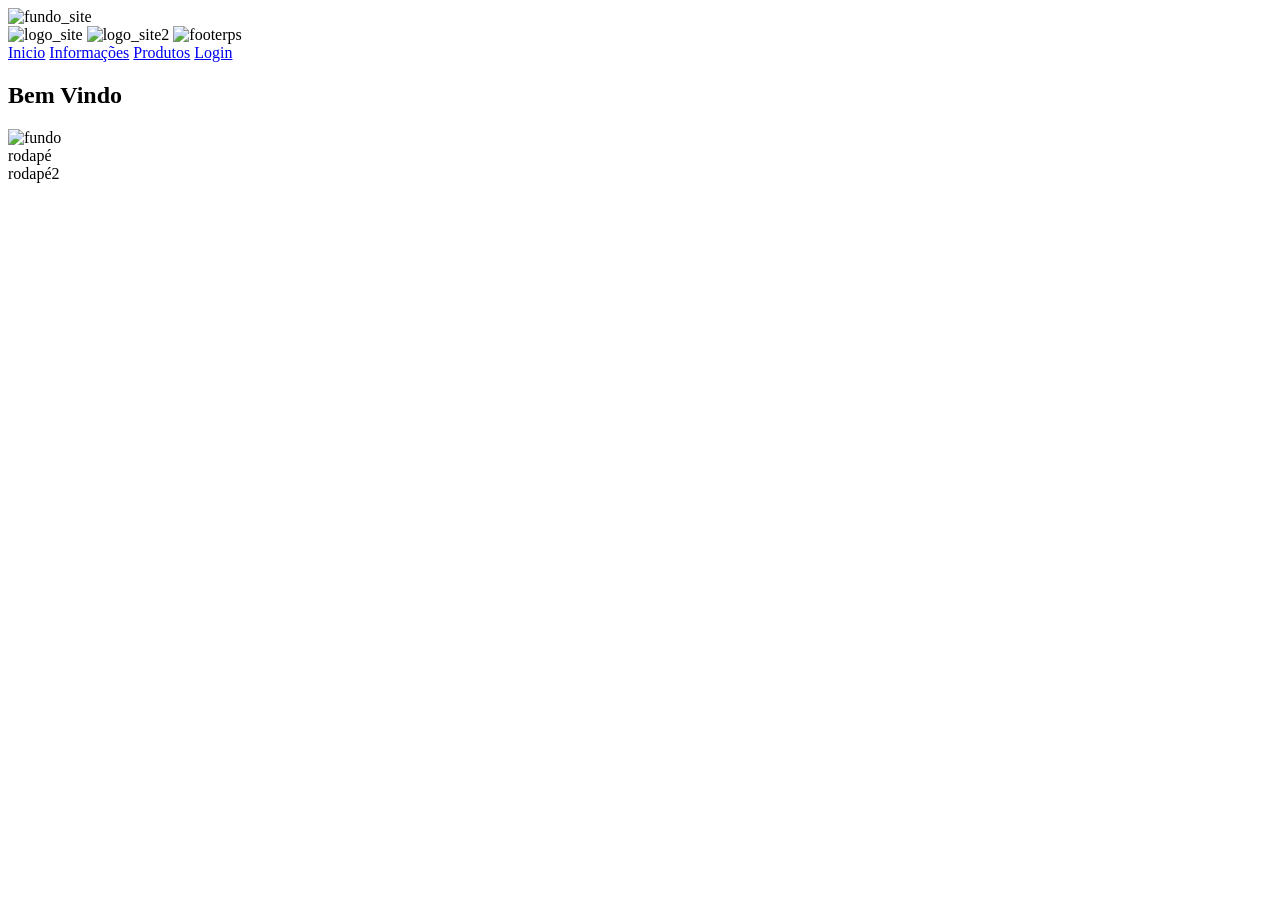
==== index.html @ 991e6e84 "Add files via upload" ====
<!DOCTYPE html>
<html lang="en">
<head>
    <meta charset="UTF-8">
    <meta name="viewport" content="width=device-width, initial-scale=1.0">
    <title>PayStation</title>
    <link rel="stylesheet" href="/css/style.css">
    <link rel="stylesheet" href="/css/reset.css">
    <link rel="stylesheet" href="/css/index.css">
</head>
<body>
    <div id="container"></div>
    <img id="background" src="/Imaiges/5183221.jpg" alt="fundo_site">
    <div id="header">
        <img id="logo" src="/Imaiges/paystation_logo_small.png" alt="logo_site">
        <img id="logo-2" src="/Imaiges/ChatGPT Image 30 de mar. de 2026, 08_23_44.png " alt="logo_site2">
        <img id="footerps" src="/Imaiges/sony-playstation-2.front.variety.1591878256408.jpg" alt="footerps">
    </div>
    <div id="menu">
        <a href="index.html" >Inicio</a> 
        <a href="catalogo.html" >Informações</a>
        <a href="preços.html" >Produtos</a>
        <a href="login.html" >Login</a>
    </div>
    <div id="body-page">
        <h2>Bem Vindo</h2>
        <img id="fundo" src="Imaiges/hd_playstation_2_start_up_screen_by_m5x6_d6ix25s-pre.jpg" alt="fundo">
    </div>
    <div id="footer">rodapé</div>
    <div id="footerps">rodapé2</div>
</body>
</html>
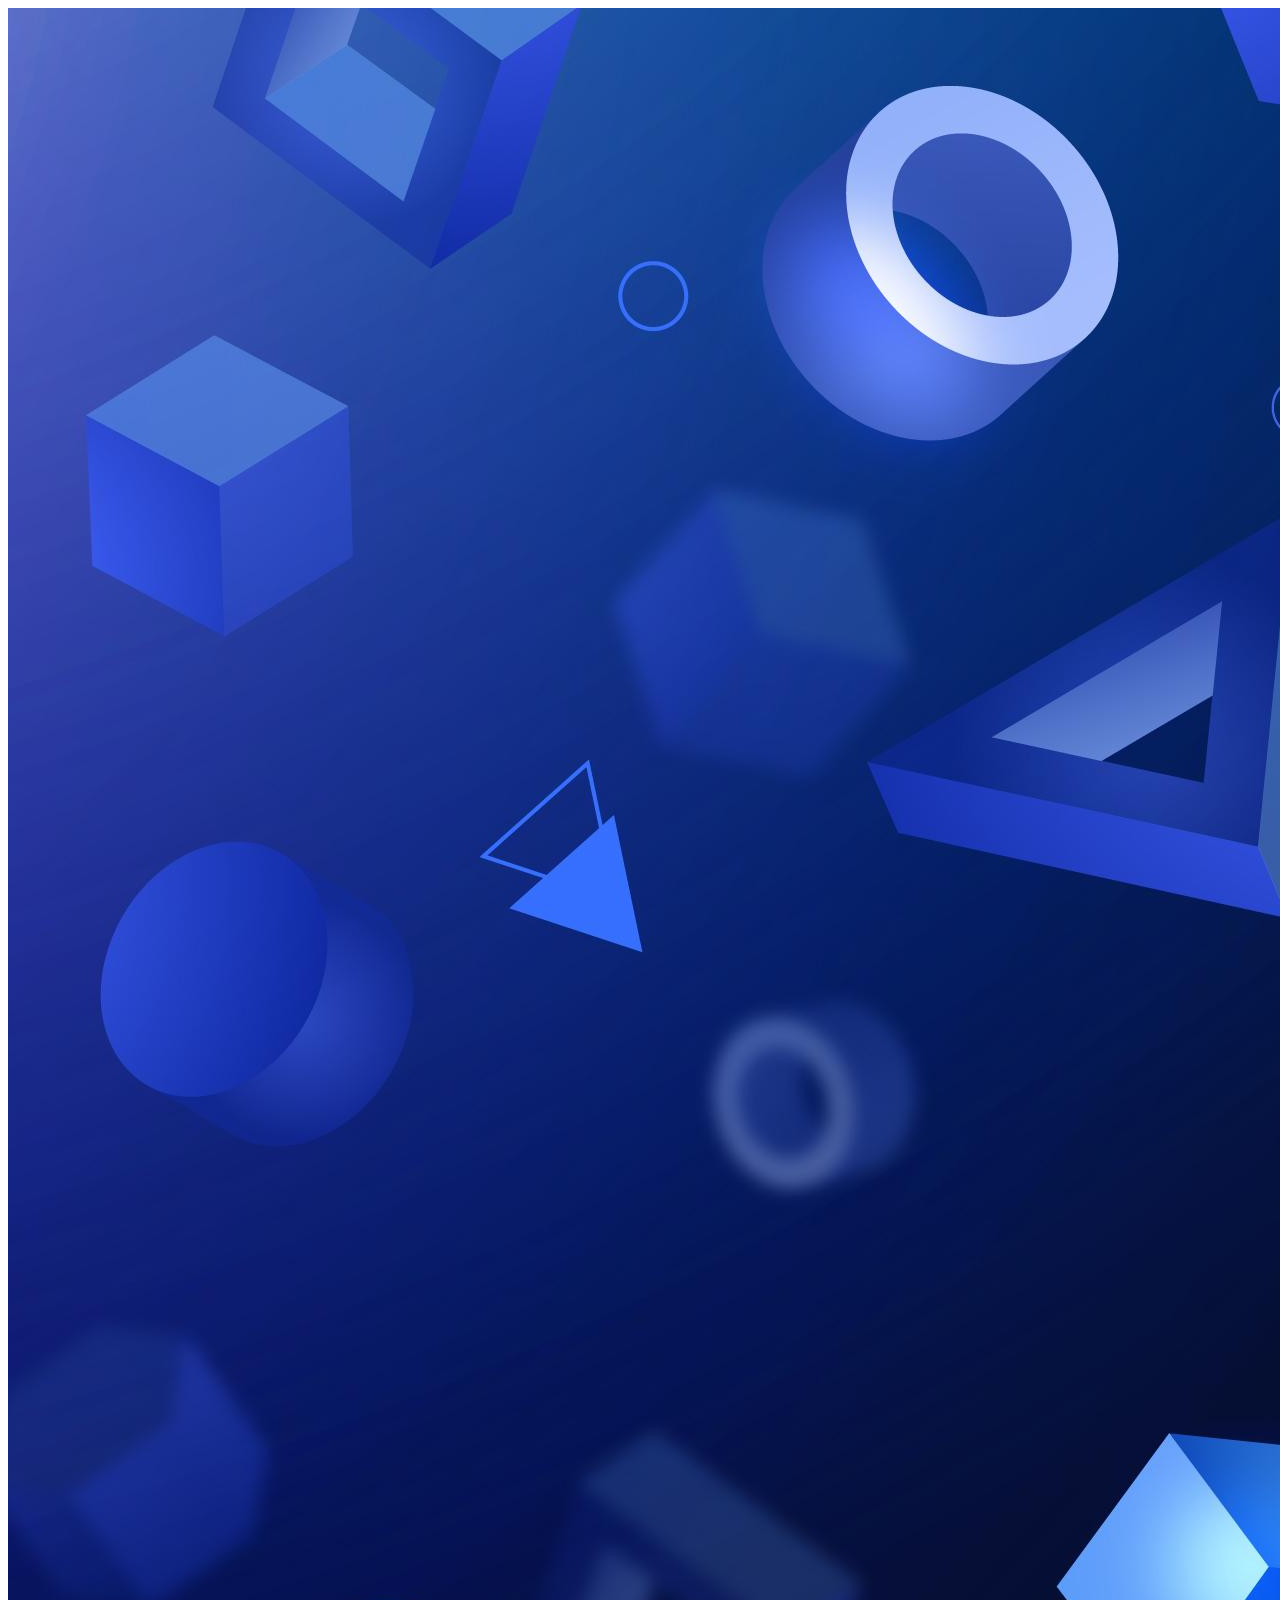
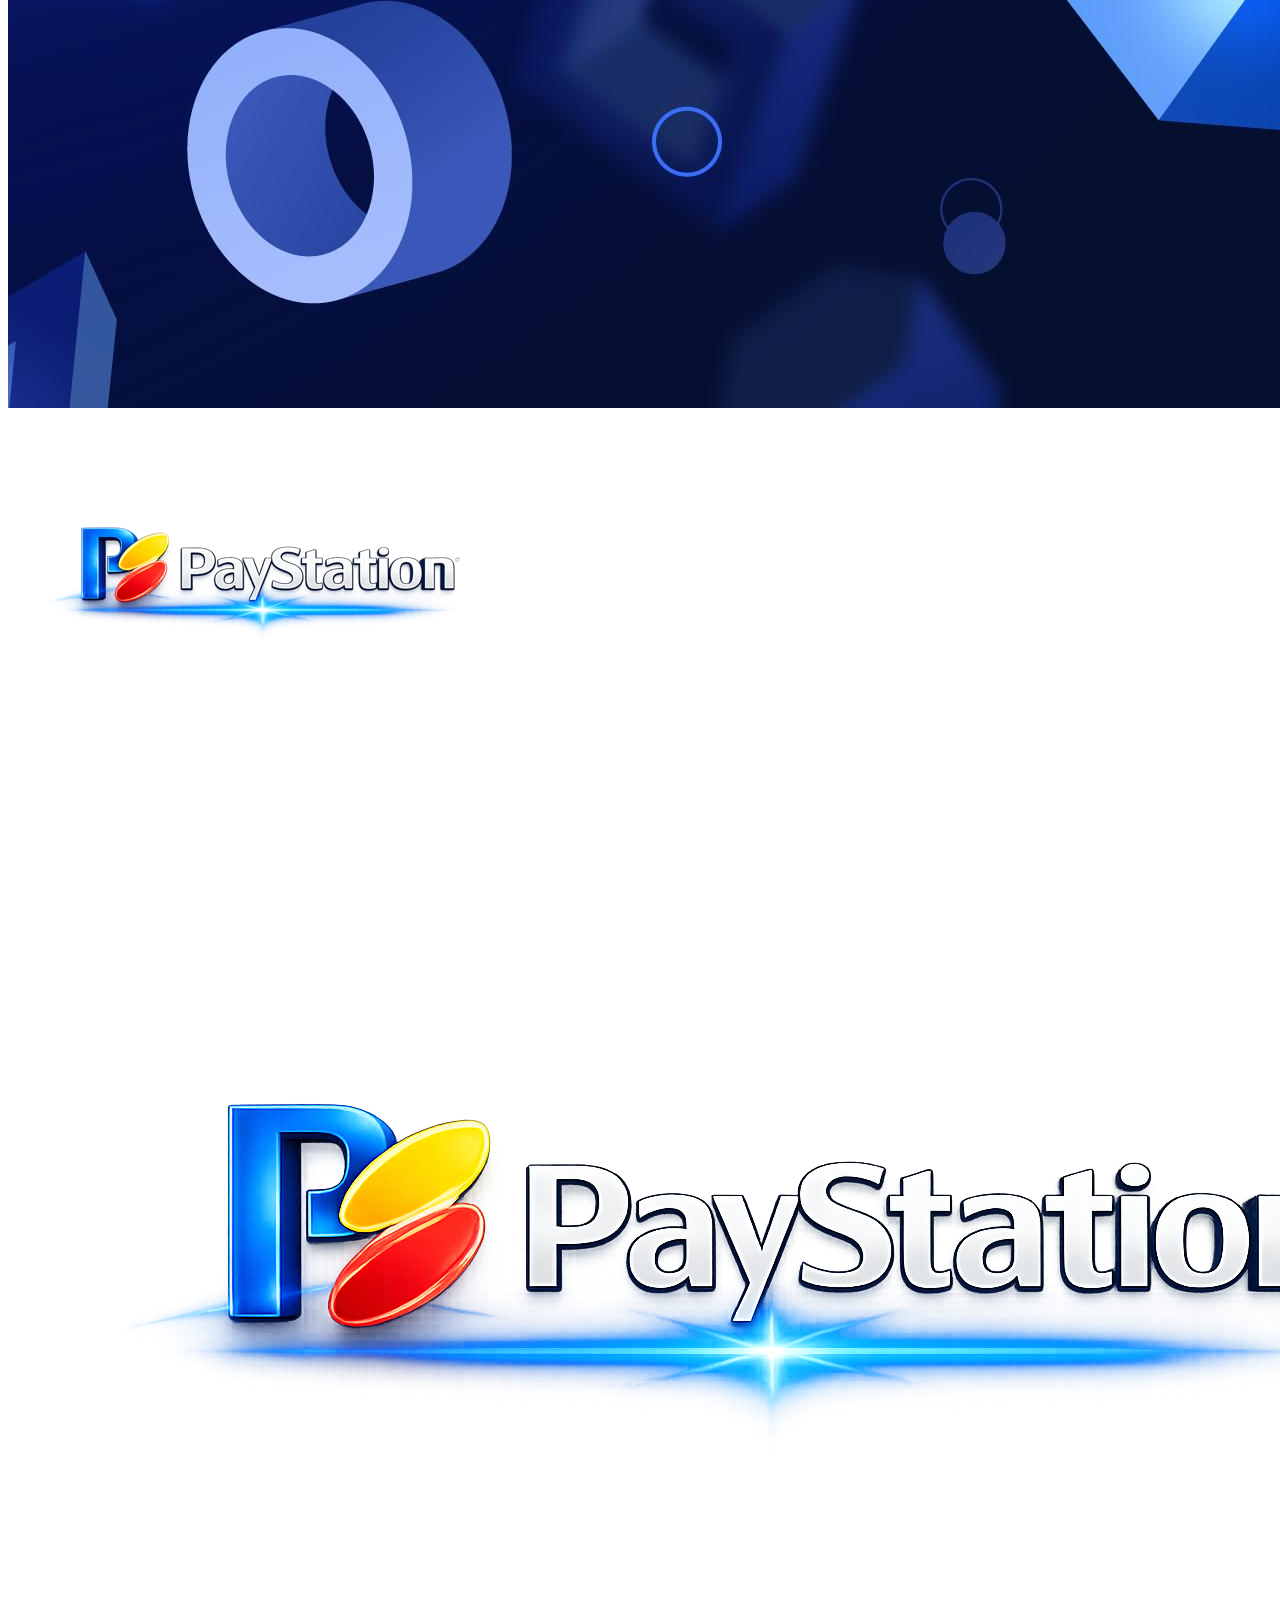
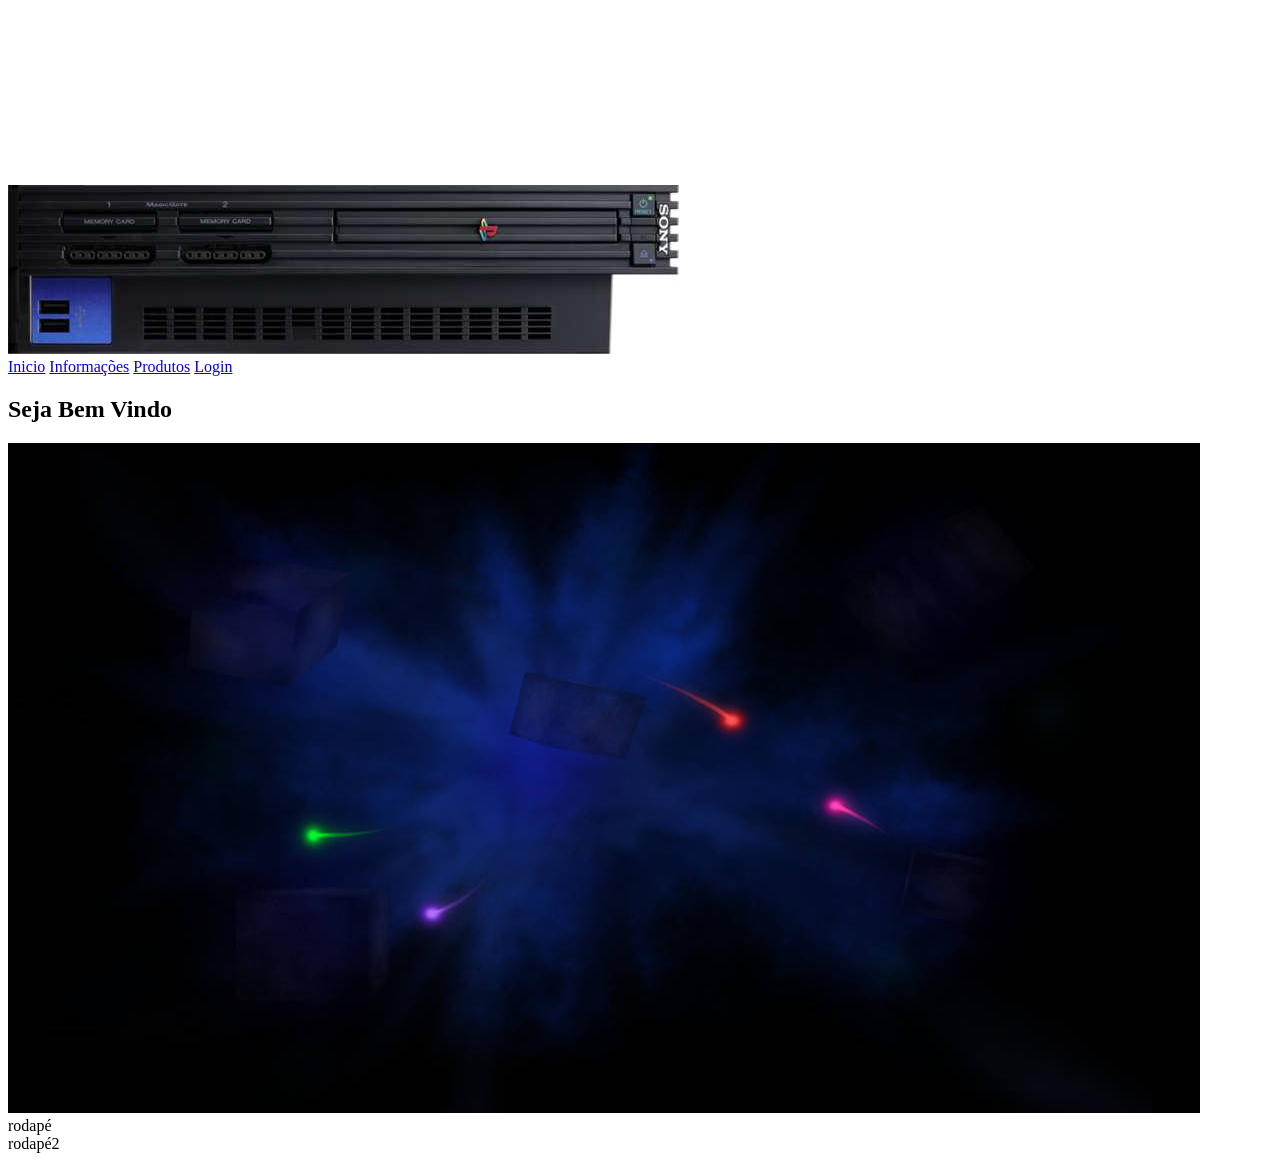
==== commit bf78d9b4: "Add files via upload" ====
--- a/index.html
+++ b/index.html
@@ -10,11 +10,11 @@
 </head>
 <body>
     <div id="container"></div>
-    <img id="background" src="/Imaiges/5183221.jpg" alt="fundo_site">
+    <img id="background" src="/img/5183221.jpg" alt="fundo_site">
     <div id="header">
-        <img id="logo" src="/Imaiges/paystation_logo_small.png" alt="logo_site">
-        <img id="logo-2" src="/Imaiges/ChatGPT Image 30 de mar. de 2026, 08_23_44.png " alt="logo_site2">
-        <img id="footerps" src="/Imaiges/sony-playstation-2.front.variety.1591878256408.jpg" alt="footerps">
+        <img id="logo" src="/img/paystation_logo_small.png" alt="logo_site">
+        <img id="logo-2" src="/img/ChatGPT Image 30 de mar. de 2026, 08_23_44.png " alt="logo_site2">
+        <img id="footerps" src="/img/sony-playstation-2.front.variety.1591878256408.jpg" alt="footerps">
     </div>
     <div id="menu">
         <a href="index.html" >Inicio</a> 
@@ -23,8 +23,8 @@
         <a href="login.html" >Login</a>
     </div>
     <div id="body-page">
-        <h2>Bem Vindo</h2>
-        <img id="fundo" src="Imaiges/hd_playstation_2_start_up_screen_by_m5x6_d6ix25s-pre.jpg" alt="fundo">
+        <h2>Seja Bem Vindo</h2>
+        <img id="fundo" src="img/hd_playstation_2_start_up_screen_by_m5x6_d6ix25s-pre.jpg" alt="fundo">
     </div>
     <div id="footer">rodapé</div>
     <div id="footerps">rodapé2</div>
